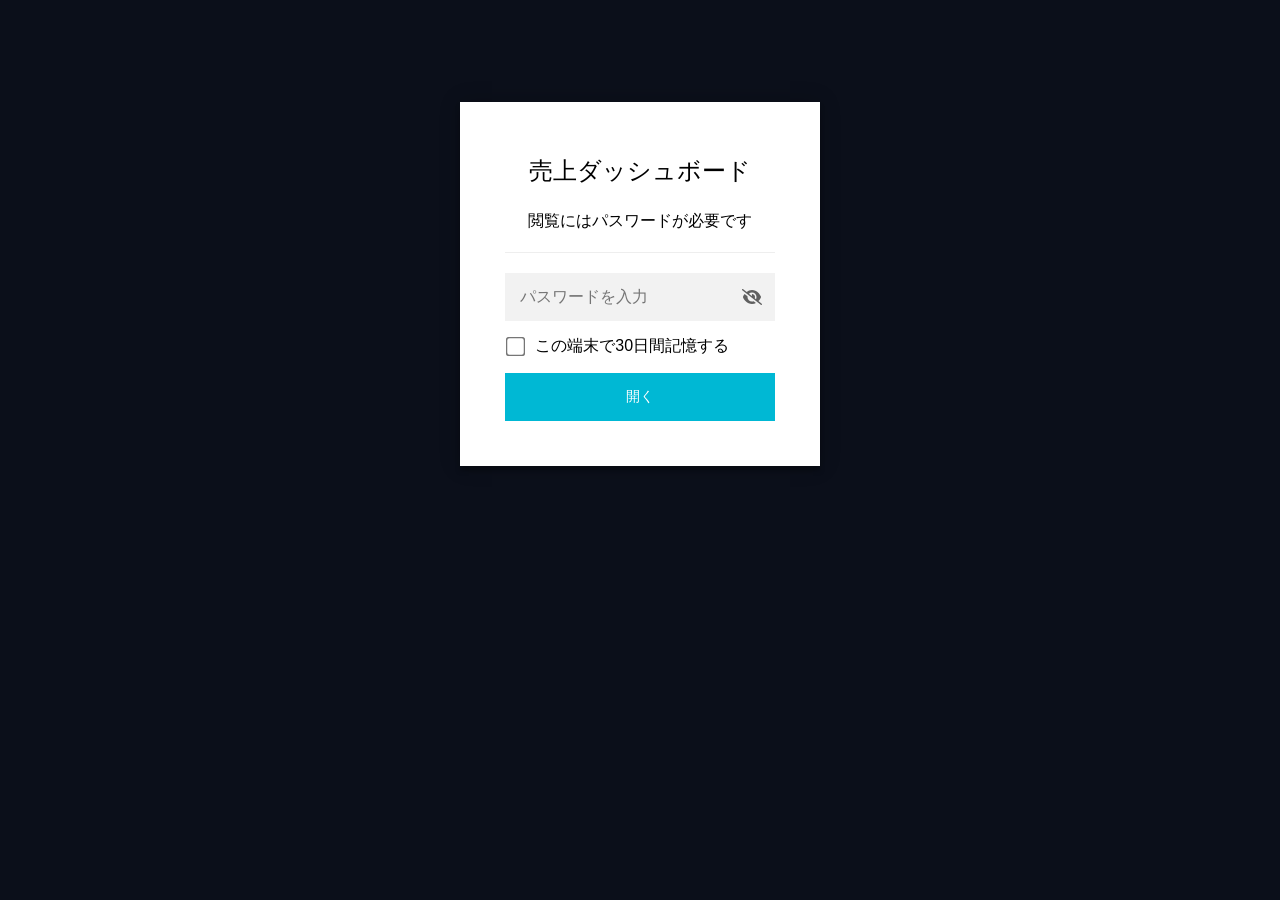
==== index.html @ 24c3d742 "update" ====
<!DOCTYPE html>
<html class="staticrypt-html">
    <head><meta name="robots" content="noindex,nofollow">
        <meta charset="utf-8" />
        <title>売上ダッシュボード</title>
        <meta name="viewport" content="width=device-width, initial-scale=1" />

        <!-- do not cache this page -->
        <meta http-equiv="cache-control" content="max-age=0" />
        <meta http-equiv="cache-control" content="no-cache" />
        <meta http-equiv="expires" content="0" />
        <meta http-equiv="expires" content="Tue, 01 Jan 1980 1:00:00 GMT" />
        <meta http-equiv="pragma" content="no-cache" />

        <style>
            .staticrypt-hr {
                margin-top: 20px;
                margin-bottom: 20px;
                border: 0;
                border-top: 1px solid #eee;
            }

            .staticrypt-page {
                width: 360px;
                padding: 8% 0 0;
                margin: auto;
                box-sizing: border-box;
            }

            .staticrypt-form {
                position: relative;
                z-index: 1;
                background: #ffffff;
                max-width: 360px;
                margin: 0 auto 100px;
                padding: 45px;
                text-align: center;
                box-shadow: 0 0 20px 0 rgba(0, 0, 0, 0.2), 0 5px 5px 0 rgba(0, 0, 0, 0.24);
            }

            .staticrypt-form input[type="password"],
            input[type="text"] {
                background: inherit;
                border: 0;
                box-sizing: border-box; /* This ensures padding is included in the total width */
                font-size: 14px;
                outline: 0;
                padding: 15px 30px 15px 15px; /* Adjust the padding to ensure there is space for the icon */
                width: 100%;
            }

            .staticrypt-password-container {
                position: relative;
                outline: 0;
                background: #f2f2f2;
                width: 100%;
                border: 0;
                margin: 0 0 15px;
                box-sizing: border-box;
            }

            .staticrypt-toggle-password-visibility {
                cursor: pointer;
                height: 20px;
                opacity: 60%;
                padding: 13px;
                position: absolute;
                right: 0;
                top: 50%;
                transform: translateY(-50%);
                width: 20px;
            }

            .staticrypt-form .staticrypt-decrypt-button {
                text-transform: uppercase;
                outline: 0;
                background: #00b8d4;
                width: 100%;
                border: 0;
                padding: 15px;
                color: #ffffff;
                font-size: 14px;
                cursor: pointer;
            }

            .staticrypt-form .staticrypt-decrypt-button:hover,
            .staticrypt-form .staticrypt-decrypt-button:active,
            .staticrypt-form .staticrypt-decrypt-button:focus {
                background: #00b8d4;
                filter: brightness(92%);
            }

            .staticrypt-html {
                height: 100%;
            }

            .staticrypt-body {
                height: 100%;
                margin: 0;
            }

            .staticrypt-content {
                height: 100%;
                margin-bottom: 1em;
                background: #0b0f1a;
                font-family: "Arial", sans-serif;
                -webkit-font-smoothing: antialiased;
                -moz-osx-font-smoothing: grayscale;
            }

            .staticrypt-instructions {
                margin-top: -1em;
                margin-bottom: 1em;
            }

            .staticrypt-title {
                font-size: 1.5em;
            }

            label.staticrypt-remember {
                display: flex;
                align-items: center;
                margin-bottom: 1em;
            }

            .staticrypt-remember input[type="checkbox"] {
                transform: scale(1.5);
                margin-right: 1em;
            }

            .hidden {
                display: none !important;
            }

            .staticrypt-spinner-container {
                height: 100%;
                display: flex;
                align-items: center;
                justify-content: center;
            }

            .staticrypt-spinner {
                display: inline-block;
                width: 2rem;
                height: 2rem;
                vertical-align: text-bottom;
                border: 0.25em solid gray;
                border-right-color: transparent;
                border-radius: 50%;
                -webkit-animation: spinner-border 0.75s linear infinite;
                animation: spinner-border 0.75s linear infinite;
                animation-duration: 0.75s;
                animation-timing-function: linear;
                animation-delay: 0s;
                animation-iteration-count: infinite;
                animation-direction: normal;
                animation-fill-mode: none;
                animation-play-state: running;
                animation-name: spinner-border;
            }

            @keyframes spinner-border {
                100% {
                    transform: rotate(360deg);
                }
            }

            @media screen and (-webkit-min-device-pixel-ratio: 0) {
                .staticrypt-form input[type="password"],
                input[type="text"] {
                    font-size: 16px;
                }
            }
        </style>
    </head>

    <body class="staticrypt-body">
        <div id="staticrypt_loading" class="staticrypt-spinner-container">
            <div class="staticrypt-spinner"></div>
        </div>

        <div id="staticrypt_content" class="staticrypt-content hidden">
            <div class="staticrypt-page">
                <div class="staticrypt-form">
                    <div class="staticrypt-instructions">
                        <p class="staticrypt-title">売上ダッシュボード</p>
                        <p>閲覧にはパスワードが必要です</p>
                    </div>

                    <hr class="staticrypt-hr" />

                    <form id="staticrypt-form" action="#" method="post">
                        <div class="staticrypt-password-container">
                            <input
                                id="staticrypt-password"
                                type="password"
                                name="password"
                                placeholder="パスワードを入力"
                                autofocus
                            />

                            <img
                                class="staticrypt-toggle-password-visibility"
                                alt="表示"
                                title="表示"
                                src="[data-uri]"
                            />
                        </div>

                        <label id="staticrypt-remember-label" class="staticrypt-remember hidden">
                            <input id="staticrypt-remember" type="checkbox" name="remember" />
                            この端末で30日間記憶する
                        </label>

                        <input type="submit" class="staticrypt-decrypt-button" value="開く" />
                    </form>
                </div>
            </div>
        </div>

        <script>
            // these variables will be filled when generating the file - the template format is 'variable_name'
            const staticryptInitiator = ((function(){
  const exports = {};
  const cryptoEngine = ((function(){
  const exports = {};
  const { subtle } = crypto;

const IV_BITS = 16 * 8;
const HEX_BITS = 4;
const ENCRYPTION_ALGO = "AES-CBC";

/**
 * Translates between utf8 encoded hexadecimal strings
 * and Uint8Array bytes.
 */
const HexEncoder = {
    /**
     * hex string -> bytes
     * @param {string} hexString
     * @returns {Uint8Array}
     */
    parse: function (hexString) {
        if (hexString.length % 2 !== 0) throw "Invalid hexString";
        const arrayBuffer = new Uint8Array(hexString.length / 2);

        for (let i = 0; i < hexString.length; i += 2) {
            const byteValue = parseInt(hexString.substring(i, i + 2), 16);
            if (isNaN(byteValue)) {
                throw "Invalid hexString";
            }
            arrayBuffer[i / 2] = byteValue;
        }
        return arrayBuffer;
    },

    /**
     * bytes -> hex string
     * @param {Uint8Array} bytes
     * @returns {string}
     */
    stringify: function (bytes) {
        const hexBytes = [];

        for (let i = 0; i < bytes.length; ++i) {
            let byteString = bytes[i].toString(16);
            if (byteString.length < 2) {
                byteString = "0" + byteString;
            }
            hexBytes.push(byteString);
        }
        return hexBytes.join("");
    },
};

/**
 * Translates between utf8 strings and Uint8Array bytes.
 */
const UTF8Encoder = {
    parse: function (str) {
        return new TextEncoder().encode(str);
    },

    stringify: function (bytes) {
        return new TextDecoder().decode(bytes);
    },
};

/**
 * Salt and encrypt a msg with a password.
 */
async function encrypt(msg, hashedPassword) {
    // Must be 16 bytes, unpredictable, and preferably cryptographically random. However, it need not be secret.
    // https://developer.mozilla.org/en-US/docs/Web/API/SubtleCrypto/encrypt#parameters
    const iv = crypto.getRandomValues(new Uint8Array(IV_BITS / 8));

    const key = await subtle.importKey("raw", HexEncoder.parse(hashedPassword), ENCRYPTION_ALGO, false, ["encrypt"]);

    const encrypted = await subtle.encrypt(
        {
            name: ENCRYPTION_ALGO,
            iv: iv,
        },
        key,
        UTF8Encoder.parse(msg)
    );

    // iv will be 32 hex characters, we prepend it to the ciphertext for use in decryption
    return HexEncoder.stringify(iv) + HexEncoder.stringify(new Uint8Array(encrypted));
}
exports.encrypt = encrypt;

/**
 * Decrypt a salted msg using a password.
 *
 * @param {string} encryptedMsg
 * @param {string} hashedPassword
 * @returns {Promise<string>}
 */
async function decrypt(encryptedMsg, hashedPassword) {
    const ivLength = IV_BITS / HEX_BITS;
    const iv = HexEncoder.parse(encryptedMsg.substring(0, ivLength));
    const encrypted = encryptedMsg.substring(ivLength);

    const key = await subtle.importKey("raw", HexEncoder.parse(hashedPassword), ENCRYPTION_ALGO, false, ["decrypt"]);

    const outBuffer = await subtle.decrypt(
        {
            name: ENCRYPTION_ALGO,
            iv: iv,
        },
        key,
        HexEncoder.parse(encrypted)
    );

    return UTF8Encoder.stringify(new Uint8Array(outBuffer));
}
exports.decrypt = decrypt;

/**
 * Salt and hash the password so it can be stored in localStorage without opening a password reuse vulnerability.
 *
 * @param {string} password
 * @param {string} salt
 * @returns {Promise<string>}
 */
async function hashPassword(password, salt) {
    // we hash the password in multiple steps, each adding more iterations. This is because we used to allow less
    // iterations, so for backward compatibility reasons, we need to support going from that to more iterations.
    let hashedPassword = await hashLegacyRound(password, salt);

    hashedPassword = await hashSecondRound(hashedPassword, salt);

    return hashThirdRound(hashedPassword, salt);
}
exports.hashPassword = hashPassword;

/**
 * This hashes the password with 1k iterations. This is a low number, we need this function to support backwards
 * compatibility.
 *
 * @param {string} password
 * @param {string} salt
 * @returns {Promise<string>}
 */
function hashLegacyRound(password, salt) {
    return pbkdf2(password, salt, 1000, "SHA-1");
}
exports.hashLegacyRound = hashLegacyRound;

/**
 * Add a second round of iterations. This is because we used to use 1k, so for backwards compatibility with
 * remember-me/autodecrypt links, we need to support going from that to more iterations.
 *
 * @param hashedPassword
 * @param salt
 * @returns {Promise<string>}
 */
function hashSecondRound(hashedPassword, salt) {
    return pbkdf2(hashedPassword, salt, 14000, "SHA-256");
}
exports.hashSecondRound = hashSecondRound;

/**
 * Add a third round of iterations to bring total number to 600k. This is because we used to use 1k, then 15k, so for
 * backwards compatibility with remember-me/autodecrypt links, we need to support going from that to more iterations.
 *
 * @param hashedPassword
 * @param salt
 * @returns {Promise<string>}
 */
function hashThirdRound(hashedPassword, salt) {
    return pbkdf2(hashedPassword, salt, 585000, "SHA-256");
}
exports.hashThirdRound = hashThirdRound;

/**
 * Salt and hash the password so it can be stored in localStorage without opening a password reuse vulnerability.
 *
 * @param {string} password
 * @param {string} salt
 * @param {int} iterations
 * @param {string} hashAlgorithm
 * @returns {Promise<string>}
 */
async function pbkdf2(password, salt, iterations, hashAlgorithm) {
    const key = await subtle.importKey("raw", UTF8Encoder.parse(password), "PBKDF2", false, ["deriveBits"]);

    const keyBytes = await subtle.deriveBits(
        {
            name: "PBKDF2",
            hash: hashAlgorithm,
            iterations,
            salt: UTF8Encoder.parse(salt),
        },
        key,
        256
    );

    return HexEncoder.stringify(new Uint8Array(keyBytes));
}

function generateRandomSalt() {
    const bytes = crypto.getRandomValues(new Uint8Array(128 / 8));

    return HexEncoder.stringify(new Uint8Array(bytes));
}
exports.generateRandomSalt = generateRandomSalt;

async function signMessage(hashedPassword, message) {
    const key = await subtle.importKey(
        "raw",
        HexEncoder.parse(hashedPassword),
        {
            name: "HMAC",
            hash: "SHA-256",
        },
        false,
        ["sign"]
    );
    const signature = await subtle.sign("HMAC", key, UTF8Encoder.parse(message));

    return HexEncoder.stringify(new Uint8Array(signature));
}
exports.signMessage = signMessage;

function getRandomAlphanum() {
    const possibleCharacters = "abcdefghijklmnopqrstuvwxyzABCDEFGHIJKLMNOPQRSTUVWXYZ0123456789";

    let byteArray;
    let parsedInt;

    // Keep generating new random bytes until we get a value that falls
    // within a range that can be evenly divided by possibleCharacters.length
    do {
        byteArray = crypto.getRandomValues(new Uint8Array(1));
        // extract the lowest byte to get an int from 0 to 255 (probably unnecessary, since we're only generating 1 byte)
        parsedInt = byteArray[0] & 0xff;
    } while (parsedInt >= 256 - (256 % possibleCharacters.length));

    // Take the modulo of the parsed integer to get a random number between 0 and totalLength - 1
    const randomIndex = parsedInt % possibleCharacters.length;

    return possibleCharacters[randomIndex];
}

/**
 * Generate a random string of a given length.
 *
 * @param {int} length
 * @returns {string}
 */
function generateRandomString(length) {
    let randomString = "";

    for (let i = 0; i < length; i++) {
        randomString += getRandomAlphanum();
    }

    return randomString;
}
exports.generateRandomString = generateRandomString;

  return exports;
})());
const codec = ((function(){
  const exports = {};
  /**
 * Initialize the codec with the provided cryptoEngine - this return functions to encode and decode messages.
 *
 * @param cryptoEngine - the engine to use for encryption / decryption
 */
function init(cryptoEngine) {
    const exports = {};

    /**
     * Top-level function for encoding a message.
     * Includes password hashing, encryption, and signing.
     *
     * @param {string} msg
     * @param {string} password
     * @param {string} salt
     *
     * @returns {string} The encoded text
     */
    async function encode(msg, password, salt) {
        const hashedPassword = await cryptoEngine.hashPassword(password, salt);

        const encrypted = await cryptoEngine.encrypt(msg, hashedPassword);

        // we use the hashed password in the HMAC because this is effectively what will be used a password (so we can store
        // it in localStorage safely, we don't use the clear text password)
        const hmac = await cryptoEngine.signMessage(hashedPassword, encrypted);

        return hmac + encrypted;
    }
    exports.encode = encode;

    /**
     * Encode using a password that has already been hashed. This is useful to encode multiple messages in a row, that way
     * we don't need to hash the password multiple times.
     *
     * @param {string} msg
     * @param {string} hashedPassword
     *
     * @returns {string} The encoded text
     */
    async function encodeWithHashedPassword(msg, hashedPassword) {
        const encrypted = await cryptoEngine.encrypt(msg, hashedPassword);

        // we use the hashed password in the HMAC because this is effectively what will be used a password (so we can store
        // it in localStorage safely, we don't use the clear text password)
        const hmac = await cryptoEngine.signMessage(hashedPassword, encrypted);

        return hmac + encrypted;
    }
    exports.encodeWithHashedPassword = encodeWithHashedPassword;

    /**
     * Top-level function for decoding a message.
     * Includes signature check and decryption.
     *
     * @param {string} signedMsg
     * @param {string} hashedPassword
     * @param {string} salt
     * @param {int} backwardCompatibleAttempt
     * @param {string} originalPassword
     *
     * @returns {Object} {success: true, decoded: string} | {success: false, message: string}
     */
    async function decode(signedMsg, hashedPassword, salt, backwardCompatibleAttempt = 0, originalPassword = "") {
        const encryptedHMAC = signedMsg.substring(0, 64);
        const encryptedMsg = signedMsg.substring(64);
        const decryptedHMAC = await cryptoEngine.signMessage(hashedPassword, encryptedMsg);

        if (decryptedHMAC !== encryptedHMAC) {
            // we have been raising the number of iterations in the hashing algorithm multiple times, so to support the old
            // remember-me/autodecrypt links we need to try bringing the old hashes up to speed.
            originalPassword = originalPassword || hashedPassword;
            if (backwardCompatibleAttempt === 0) {
                const updatedHashedPassword = await cryptoEngine.hashThirdRound(originalPassword, salt);

                return decode(signedMsg, updatedHashedPassword, salt, backwardCompatibleAttempt + 1, originalPassword);
            }
            if (backwardCompatibleAttempt === 1) {
                let updatedHashedPassword = await cryptoEngine.hashSecondRound(originalPassword, salt);
                updatedHashedPassword = await cryptoEngine.hashThirdRound(updatedHashedPassword, salt);

                return decode(signedMsg, updatedHashedPassword, salt, backwardCompatibleAttempt + 1, originalPassword);
            }

            return { success: false, message: "Signature mismatch" };
        }

        return {
            success: true,
            decoded: await cryptoEngine.decrypt(encryptedMsg, hashedPassword),
        };
    }
    exports.decode = decode;

    return exports;
}
exports.init = init;

  return exports;
})());
const decode = codec.init(cryptoEngine).decode;

/**
 * Initialize the staticrypt module, that exposes functions callbable by the password_template.
 *
 * @param {{
 *  staticryptEncryptedMsgUniqueVariableName: string,
 *  isRememberEnabled: boolean,
 *  rememberDurationInDays: number,
 *  staticryptSaltUniqueVariableName: string,
 * }} staticryptConfig - object of data that is stored on the password_template at encryption time.
 *
 * @param {{
 *  rememberExpirationKey: string,
 *  rememberPassphraseKey: string,
 *  replaceHtmlCallback: function,
 *  clearLocalStorageCallback: function,
 * }} templateConfig - object of data that can be configured by a custom password_template.
 */
function init(staticryptConfig, templateConfig) {
    const exports = {};

    /**
     * Decrypt our encrypted page, replace the whole HTML.
     *
     * @param {string} hashedPassword
     * @returns {Promise<boolean>}
     */
    async function decryptAndReplaceHtml(hashedPassword) {
        const { staticryptEncryptedMsgUniqueVariableName, staticryptSaltUniqueVariableName } = staticryptConfig;
        const { replaceHtmlCallback } = templateConfig;

        const result = await decode(
            staticryptEncryptedMsgUniqueVariableName,
            hashedPassword,
            staticryptSaltUniqueVariableName
        );
        if (!result.success) {
            return false;
        }
        const plainHTML = result.decoded;

        // if the user configured a callback call it, otherwise just replace the whole HTML
        if (typeof replaceHtmlCallback === "function") {
            replaceHtmlCallback(plainHTML);
        } else {
            document.write(plainHTML);
            document.close();
        }

        return true;
    }

    /**
     * Attempt to decrypt the page and replace the whole HTML.
     *
     * @param {string} password
     * @param {boolean} isRememberChecked
     *
     * @returns {Promise<{isSuccessful: boolean, hashedPassword?: string}>} - we return an object, so that if we want to
     *   expose more information in the future we can do it without breaking the password_template
     */
    async function handleDecryptionOfPage(password, isRememberChecked) {
        const { staticryptSaltUniqueVariableName } = staticryptConfig;

        // decrypt and replace the whole page
        const hashedPassword = await cryptoEngine.hashPassword(password, staticryptSaltUniqueVariableName);
        return handleDecryptionOfPageFromHash(hashedPassword, isRememberChecked);
    }
    exports.handleDecryptionOfPage = handleDecryptionOfPage;

    async function handleDecryptionOfPageFromHash(hashedPassword, isRememberChecked) {
        const { isRememberEnabled, rememberDurationInDays } = staticryptConfig;
        const { rememberExpirationKey, rememberPassphraseKey } = templateConfig;

        const isDecryptionSuccessful = await decryptAndReplaceHtml(hashedPassword);

        if (!isDecryptionSuccessful) {
            return {
                isSuccessful: false,
                hashedPassword,
            };
        }

        // remember the hashedPassword and set its expiration if necessary
        if (isRememberEnabled && isRememberChecked) {
            window.localStorage.setItem(rememberPassphraseKey, hashedPassword);

            // set the expiration if the duration isn't 0 (meaning no expiration)
            if (rememberDurationInDays > 0) {
                window.localStorage.setItem(
                    rememberExpirationKey,
                    (new Date().getTime() + rememberDurationInDays * 24 * 60 * 60 * 1000).toString()
                );
            }
        }

        return {
            isSuccessful: true,
            hashedPassword,
        };
    }
    exports.handleDecryptionOfPageFromHash = handleDecryptionOfPageFromHash;

    /**
     * Clear localstorage from staticrypt related values
     */
    function clearLocalStorage() {
        const { clearLocalStorageCallback, rememberExpirationKey, rememberPassphraseKey } = templateConfig;

        if (typeof clearLocalStorageCallback === "function") {
            clearLocalStorageCallback();
        } else {
            localStorage.removeItem(rememberPassphraseKey);
            localStorage.removeItem(rememberExpirationKey);
        }
    }

    async function handleDecryptOnLoad() {
        let isSuccessful = await decryptOnLoadFromUrl();

        if (!isSuccessful) {
            isSuccessful = await decryptOnLoadFromRememberMe();
        }

        return { isSuccessful };
    }
    exports.handleDecryptOnLoad = handleDecryptOnLoad;

    /**
     * Clear storage if we are logging out
     *
     * @returns {boolean} - whether we logged out
     */
    function logoutIfNeeded() {
        const logoutKey = "staticrypt_logout";

        // handle logout through query param
        const queryParams = new URLSearchParams(window.location.search);
        if (queryParams.has(logoutKey)) {
            clearLocalStorage();
            return true;
        }

        // handle logout through URL fragment
        const hash = window.location.hash.substring(1);
        if (hash.includes(logoutKey)) {
            clearLocalStorage();
            return true;
        }

        return false;
    }

    /**
     * To be called on load: check if we want to try to decrypt and replace the HTML with the decrypted content, and
     * try to do it if needed.
     *
     * @returns {Promise<boolean>} true if we derypted and replaced the whole page, false otherwise
     */
    async function decryptOnLoadFromRememberMe() {
        const { rememberDurationInDays } = staticryptConfig;
        const { rememberExpirationKey, rememberPassphraseKey } = templateConfig;

        // if we are login out, terminate
        if (logoutIfNeeded()) {
            return false;
        }

        // if there is expiration configured, check if we're not beyond the expiration
        if (rememberDurationInDays && rememberDurationInDays > 0) {
            const expiration = localStorage.getItem(rememberExpirationKey),
                isExpired = expiration && new Date().getTime() > parseInt(expiration);

            if (isExpired) {
                clearLocalStorage();
                return false;
            }
        }

        const hashedPassword = localStorage.getItem(rememberPassphraseKey);

        if (hashedPassword) {
            // try to decrypt
            const isDecryptionSuccessful = await decryptAndReplaceHtml(hashedPassword);

            // if the decryption is unsuccessful the password might be wrong - silently clear the saved data and let
            // the user fill the password form again
            if (!isDecryptionSuccessful) {
                clearLocalStorage();
                return false;
            }

            return true;
        }

        return false;
    }

    async function decryptOnLoadFromUrl() {
        const passwordKey = "staticrypt_pwd";
        const rememberMeKey = "remember_me";

        // try to get the password from the query param (for backward compatibility - we now want to avoid this method,
        // since it sends the hashed password to the server which isn't needed)
        const queryParams = new URLSearchParams(window.location.search);
        const hashedPasswordQuery = queryParams.get(passwordKey);
        const rememberMeQuery = queryParams.get(rememberMeKey);

        const urlFragment = window.location.hash.substring(1);
        // get the password from the url fragment
        const hashedPasswordRegexMatch = urlFragment.match(new RegExp(passwordKey + "=([^&]*)"));
        const hashedPasswordFragment = hashedPasswordRegexMatch ? hashedPasswordRegexMatch[1] : null;
        const rememberMeFragment = urlFragment.includes(rememberMeKey);

        const hashedPassword = hashedPasswordFragment || hashedPasswordQuery;
        const rememberMe = rememberMeFragment || rememberMeQuery;

        if (hashedPassword) {
            return handleDecryptionOfPageFromHash(hashedPassword, rememberMe);
        }

        return false;
    }

    return exports;
}
exports.init = init;

  return exports;
})());
            const templateError = "パスワードが違います",
                templateToggleAltShow = "表示",
                templateToggleAltHide = "隠す",
                isRememberEnabled = true,
                staticryptConfig = {"staticryptEncryptedMsgUniqueVariableName":"[base64]","isRememberEnabled":true,"rememberDurationInDays":30,"staticryptSaltUniqueVariableName":"17af691f946d59a8efcfeae20cf9d74e"};

            // you can edit these values to customize some of the behavior of StatiCrypt
            const templateConfig = {
                rememberExpirationKey: "staticrypt_expiration",
                rememberPassphraseKey: "staticrypt_passphrase",
                replaceHtmlCallback: null,
                clearLocalStorageCallback: null,
            };

            // init the staticrypt engine
            const staticrypt = staticryptInitiator.init(staticryptConfig, templateConfig);

            // try to automatically decrypt on load if there is a saved password
            window.onload = async function () {
                const { isSuccessful } = await staticrypt.handleDecryptOnLoad();

                // if we didn't decrypt anything on load, show the password prompt. Otherwise the content has already been
                // replaced, no need to do anything
                if (!isSuccessful) {
                    // hide loading screen
                    document.getElementById("staticrypt_loading").classList.add("hidden");
                    document.getElementById("staticrypt_content").classList.remove("hidden");
                    document.getElementById("staticrypt-password").focus();

                    // show the remember me checkbox
                    if (isRememberEnabled) {
                        document.getElementById("staticrypt-remember-label").classList.remove("hidden");
                    }
                }
            };

            // toggle password visibility
            const toggleIcon = document.querySelector(".staticrypt-toggle-password-visibility");
            // these two icons are coming from FontAwesome
            const imgSrcEyeClosed =
                "[data-uri]";
            const imgSrcEyeOpened =
                "[data-uri]";
            toggleIcon.addEventListener("click", function () {
                const passwordInput = document.getElementById("staticrypt-password");
                if (passwordInput.type === "password") {
                    passwordInput.type = "text";
                    toggleIcon.src = imgSrcEyeOpened;
                    toggleIcon.alt = templateToggleAltHide;
                    toggleIcon.title = templateToggleAltHide;
                } else {
                    passwordInput.type = "password";
                    toggleIcon.src = imgSrcEyeClosed;
                    toggleIcon.alt = templateToggleAltShow;
                    toggleIcon.title = templateToggleAltShow;
                }
            });

            // handle password form submission
            document.getElementById("staticrypt-form").addEventListener("submit", async function (e) {
                e.preventDefault();

                const password = document.getElementById("staticrypt-password").value,
                    isRememberChecked = document.getElementById("staticrypt-remember").checked;

                const { isSuccessful } = await staticrypt.handleDecryptionOfPage(password, isRememberChecked);

                if (!isSuccessful) {
                    alert(templateError);
                }
            });
        </script>
    </body>
</html>
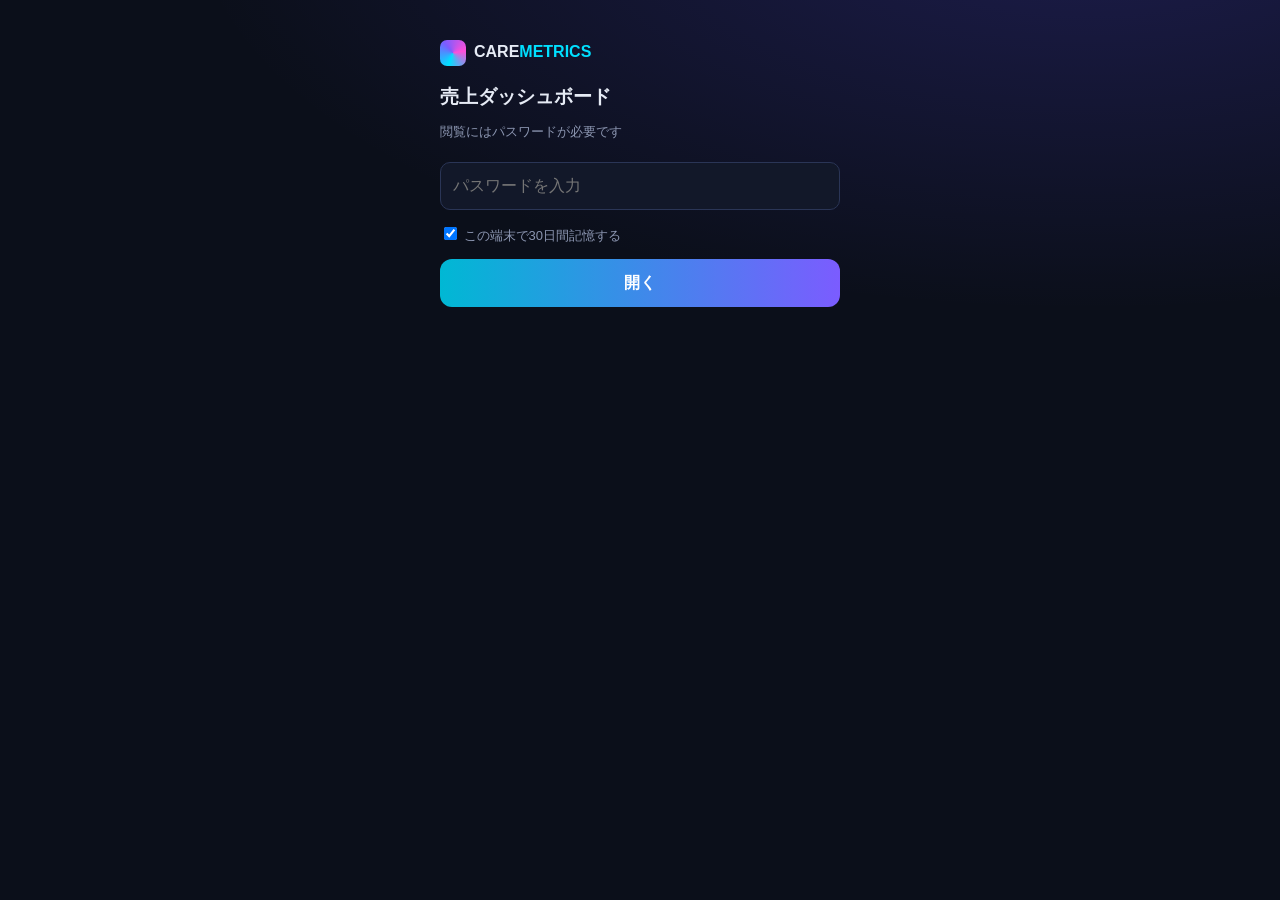
==== commit 4f41df6b: "rebuild: monthly encrypted data + upload page (R6-R8 migrated)" ====
--- a/index.html
+++ b/index.html
@@ -1,892 +1,30 @@
-<!DOCTYPE html>
-<html class="staticrypt-html">
-    <head><meta name="robots" content="noindex,nofollow">
-        <meta charset="utf-8" />
-        <title>売上ダッシュボード</title>
-        <meta name="viewport" content="width=device-width, initial-scale=1" />
-
-        <!-- do not cache this page -->
-        <meta http-equiv="cache-control" content="max-age=0" />
-        <meta http-equiv="cache-control" content="no-cache" />
-        <meta http-equiv="expires" content="0" />
-        <meta http-equiv="expires" content="Tue, 01 Jan 1980 1:00:00 GMT" />
-        <meta http-equiv="pragma" content="no-cache" />
-
-        <style>
-            .staticrypt-hr {
-                margin-top: 20px;
-                margin-bottom: 20px;
-                border: 0;
-                border-top: 1px solid #eee;
-            }
-
-            .staticrypt-page {
-                width: 360px;
-                padding: 8% 0 0;
-                margin: auto;
-                box-sizing: border-box;
-            }
-
-            .staticrypt-form {
-                position: relative;
-                z-index: 1;
-                background: #ffffff;
-                max-width: 360px;
-                margin: 0 auto 100px;
-                padding: 45px;
-                text-align: center;
-                box-shadow: 0 0 20px 0 rgba(0, 0, 0, 0.2), 0 5px 5px 0 rgba(0, 0, 0, 0.24);
-            }
-
-            .staticrypt-form input[type="password"],
-            input[type="text"] {
-                background: inherit;
-                border: 0;
-                box-sizing: border-box; /* This ensures padding is included in the total width */
-                font-size: 14px;
-                outline: 0;
-                padding: 15px 30px 15px 15px; /* Adjust the padding to ensure there is space for the icon */
-                width: 100%;
-            }
-
-            .staticrypt-password-container {
-                position: relative;
-                outline: 0;
-                background: #f2f2f2;
-                width: 100%;
-                border: 0;
-                margin: 0 0 15px;
-                box-sizing: border-box;
-            }
-
-            .staticrypt-toggle-password-visibility {
-                cursor: pointer;
-                height: 20px;
-                opacity: 60%;
-                padding: 13px;
-                position: absolute;
-                right: 0;
-                top: 50%;
-                transform: translateY(-50%);
-                width: 20px;
-            }
-
-            .staticrypt-form .staticrypt-decrypt-button {
-                text-transform: uppercase;
-                outline: 0;
-                background: #00b8d4;
-                width: 100%;
-                border: 0;
-                padding: 15px;
-                color: #ffffff;
-                font-size: 14px;
-                cursor: pointer;
-            }
-
-            .staticrypt-form .staticrypt-decrypt-button:hover,
-            .staticrypt-form .staticrypt-decrypt-button:active,
-            .staticrypt-form .staticrypt-decrypt-button:focus {
-                background: #00b8d4;
-                filter: brightness(92%);
-            }
-
-            .staticrypt-html {
-                height: 100%;
-            }
-
-            .staticrypt-body {
-                height: 100%;
-                margin: 0;
-            }
-
-            .staticrypt-content {
-                height: 100%;
-                margin-bottom: 1em;
-                background: #0b0f1a;
-                font-family: "Arial", sans-serif;
-                -webkit-font-smoothing: antialiased;
-                -moz-osx-font-smoothing: grayscale;
-            }
-
-            .staticrypt-instructions {
-                margin-top: -1em;
-                margin-bottom: 1em;
-            }
-
-            .staticrypt-title {
-                font-size: 1.5em;
-            }
-
-            label.staticrypt-remember {
-                display: flex;
-                align-items: center;
-                margin-bottom: 1em;
-            }
-
-            .staticrypt-remember input[type="checkbox"] {
-                transform: scale(1.5);
-                margin-right: 1em;
-            }
-
-            .hidden {
-                display: none !important;
-            }
-
-            .staticrypt-spinner-container {
-                height: 100%;
-                display: flex;
-                align-items: center;
-                justify-content: center;
-            }
-
-            .staticrypt-spinner {
-                display: inline-block;
-                width: 2rem;
-                height: 2rem;
-                vertical-align: text-bottom;
-                border: 0.25em solid gray;
-                border-right-color: transparent;
-                border-radius: 50%;
-                -webkit-animation: spinner-border 0.75s linear infinite;
-                animation: spinner-border 0.75s linear infinite;
-                animation-duration: 0.75s;
-                animation-timing-function: linear;
-                animation-delay: 0s;
-                animation-iteration-count: infinite;
-                animation-direction: normal;
-                animation-fill-mode: none;
-                animation-play-state: running;
-                animation-name: spinner-border;
-            }
-
-            @keyframes spinner-border {
-                100% {
-                    transform: rotate(360deg);
-                }
-            }
-
-            @media screen and (-webkit-min-device-pixel-ratio: 0) {
-                .staticrypt-form input[type="password"],
-                input[type="text"] {
-                    font-size: 16px;
-                }
-            }
-        </style>
-    </head>
-
-    <body class="staticrypt-body">
-        <div id="staticrypt_loading" class="staticrypt-spinner-container">
-            <div class="staticrypt-spinner"></div>
-        </div>
-
-        <div id="staticrypt_content" class="staticrypt-content hidden">
-            <div class="staticrypt-page">
-                <div class="staticrypt-form">
-                    <div class="staticrypt-instructions">
-                        <p class="staticrypt-title">売上ダッシュボード</p>
-                        <p>閲覧にはパスワードが必要です</p>
-                    </div>
-
-                    <hr class="staticrypt-hr" />
-
-                    <form id="staticrypt-form" action="#" method="post">
-                        <div class="staticrypt-password-container">
-                            <input
-                                id="staticrypt-password"
-                                type="password"
-                                name="password"
-                                placeholder="パスワードを入力"
-                                autofocus
-                            />
-
-                            <img
-                                class="staticrypt-toggle-password-visibility"
-                                alt="表示"
-                                title="表示"
-                                src="[data-uri]"
-                            />
-                        </div>
-
-                        <label id="staticrypt-remember-label" class="staticrypt-remember hidden">
-                            <input id="staticrypt-remember" type="checkbox" name="remember" />
-                            この端末で30日間記憶する
-                        </label>
-
-                        <input type="submit" class="staticrypt-decrypt-button" value="開く" />
-                    </form>
-                </div>
-            </div>
-        </div>
-
-        <script>
-            // these variables will be filled when generating the file - the template format is 'variable_name'
-            const staticryptInitiator = ((function(){
-  const exports = {};
-  const cryptoEngine = ((function(){
-  const exports = {};
-  const { subtle } = crypto;
-
-const IV_BITS = 16 * 8;
-const HEX_BITS = 4;
-const ENCRYPTION_ALGO = "AES-CBC";
-
-/**
- * Translates between utf8 encoded hexadecimal strings
- * and Uint8Array bytes.
- */
-const HexEncoder = {
-    /**
-     * hex string -> bytes
-     * @param {string} hexString
-     * @returns {Uint8Array}
-     */
-    parse: function (hexString) {
-        if (hexString.length % 2 !== 0) throw "Invalid hexString";
-        const arrayBuffer = new Uint8Array(hexString.length / 2);
-
-        for (let i = 0; i < hexString.length; i += 2) {
-            const byteValue = parseInt(hexString.substring(i, i + 2), 16);
-            if (isNaN(byteValue)) {
-                throw "Invalid hexString";
-            }
-            arrayBuffer[i / 2] = byteValue;
-        }
-        return arrayBuffer;
-    },
-
-    /**
-     * bytes -> hex string
-     * @param {Uint8Array} bytes
-     * @returns {string}
-     */
-    stringify: function (bytes) {
-        const hexBytes = [];
-
-        for (let i = 0; i < bytes.length; ++i) {
-            let byteString = bytes[i].toString(16);
-            if (byteString.length < 2) {
-                byteString = "0" + byteString;
-            }
-            hexBytes.push(byteString);
-        }
-        return hexBytes.join("");
-    },
-};
-
-/**
- * Translates between utf8 strings and Uint8Array bytes.
- */
-const UTF8Encoder = {
-    parse: function (str) {
-        return new TextEncoder().encode(str);
-    },
-
-    stringify: function (bytes) {
-        return new TextDecoder().decode(bytes);
-    },
-};
-
-/**
- * Salt and encrypt a msg with a password.
- */
-async function encrypt(msg, hashedPassword) {
-    // Must be 16 bytes, unpredictable, and preferably cryptographically random. However, it need not be secret.
-    // https://developer.mozilla.org/en-US/docs/Web/API/SubtleCrypto/encrypt#parameters
-    const iv = crypto.getRandomValues(new Uint8Array(IV_BITS / 8));
-
-    const key = await subtle.importKey("raw", HexEncoder.parse(hashedPassword), ENCRYPTION_ALGO, false, ["encrypt"]);
-
-    const encrypted = await subtle.encrypt(
-        {
-            name: ENCRYPTION_ALGO,
-            iv: iv,
-        },
-        key,
-        UTF8Encoder.parse(msg)
-    );
-
-    // iv will be 32 hex characters, we prepend it to the ciphertext for use in decryption
-    return HexEncoder.stringify(iv) + HexEncoder.stringify(new Uint8Array(encrypted));
+<!DOCTYPE html><html lang="ja"><head><meta charset="utf-8"><meta name="viewport" content="width=device-width,initial-scale=1"><meta name="robots" content="noindex,nofollow"><title>売上ダッシュボード</title>
+<link rel="stylesheet" href="app/style.css"></head><body><div id="root"><div class="lg s">読み込み中…</div></div>
+<script src="app/crypto.js"></script><script src="app/common.js"></script><script src="app/merge.js"></script><script src="app/templates.js"></script>
+<script>
+(async()=>{
+const C=SalesCommon, root=document.getElementById('root'); const cfg=await C.loadConfig();
+async function show(sess){
+  root.innerHTML='<div class="lg s">データを復号しています…</div>';
+  const man=await C.fetchJSON('data/manifest.json'); const ms=Object.keys(man.months).sort();
+  const recs=await Promise.all(ms.map(async m=>SalesCrypto.decryptJSON(sess.key,await C.fetchJSON('data/m/'+m+'.enc.json?v='+encodeURIComponent(man.months[m].updated||'')))));
+  const fys=SalesMerge.fiscalYears(recs); const q=new URLSearchParams(location.search);
+  let fy=+(q.get('fy')||fys[0]); if(!fys.includes(fy)) fy=fys[0];
+  const view=q.get('view')||(innerWidth>=900?'pc':'sp');
+  const D=SalesMerge.buildFY(recs,fy,sess.names.table,true,sess.names.pinned);
+  const tag='R'+(fy-2018);
+  const opts=fys.map(f=>`<option value="${f}"${f===fy?' selected':''}>令和${f-2018}年度${f===fys[0]?'（最新）':''}</option>`).join('');
+  const bar=`<div id="fybar" style="display:flex;gap:6px;align-items:center;flex-wrap:wrap;width:100%">
+   <select id="selFY" style="flex:1;min-width:150px;min-height:44px;background:#121829;color:#e6ebf5;border:1px solid #2a3556;border-radius:10px;padding:6px 10px;font:inherit;font-size:16px">${opts}</select>
+   <a href="?fy=${fy}&view=${view==='pc'?'sp':'pc'}" style="color:#8b95b0;font-size:12px;text-decoration:none;border:1px solid #2a3556;border-radius:8px;padding:10px 8px">${view==='pc'?'スマホ表示':'PC表示'}</a>
+   <a href="upload.html" style="color:#8b95b0;font-size:12px;text-decoration:none;border:1px solid #2a3556;border-radius:8px;padding:10px 8px">アップロード</a>
+   <a href="#" id="lo" style="color:#8b95b0;font-size:12px;text-decoration:none;border:1px solid #2a3556;border-radius:8px;padding:10px 8px">ログアウト</a></div>`;
+  const chart=await (await fetch('app/chart.umd.min.js')).text();
+  let html=TPL[view].split('/*TAG*/').join(tag).replace('/*CHARTJS*/',()=>chart).replace('/*DATA*/',()=>JSON.stringify(D).replace(/</g,'\\u003c')).replace('<!--FYBAR-->',()=>bar);
+  html=html.replace('</body>',()=>`<script>document.getElementById('selFY').onchange=e=>{location.search='?fy='+e.target.value+'&view=${view}'};document.getElementById('lo').onclick=e=>{e.preventDefault();sessionStorage.removeItem('sd_key');localStorage.removeItem('sd_key');location.href=location.pathname};<\/script></body>`);
+  document.open(); document.write(html); document.close();
 }
-exports.encrypt = encrypt;
-
-/**
- * Decrypt a salted msg using a password.
- *
- * @param {string} encryptedMsg
- * @param {string} hashedPassword
- * @returns {Promise<string>}
- */
-async function decrypt(encryptedMsg, hashedPassword) {
-    const ivLength = IV_BITS / HEX_BITS;
-    const iv = HexEncoder.parse(encryptedMsg.substring(0, ivLength));
-    const encrypted = encryptedMsg.substring(ivLength);
-
-    const key = await subtle.importKey("raw", HexEncoder.parse(hashedPassword), ENCRYPTION_ALGO, false, ["decrypt"]);
-
-    const outBuffer = await subtle.decrypt(
-        {
-            name: ENCRYPTION_ALGO,
-            iv: iv,
-        },
-        key,
-        HexEncoder.parse(encrypted)
-    );
-
-    return UTF8Encoder.stringify(new Uint8Array(outBuffer));
-}
-exports.decrypt = decrypt;
-
-/**
- * Salt and hash the password so it can be stored in localStorage without opening a password reuse vulnerability.
- *
- * @param {string} password
- * @param {string} salt
- * @returns {Promise<string>}
- */
-async function hashPassword(password, salt) {
-    // we hash the password in multiple steps, each adding more iterations. This is because we used to allow less
-    // iterations, so for backward compatibility reasons, we need to support going from that to more iterations.
-    let hashedPassword = await hashLegacyRound(password, salt);
-
-    hashedPassword = await hashSecondRound(hashedPassword, salt);
-
-    return hashThirdRound(hashedPassword, salt);
-}
-exports.hashPassword = hashPassword;
-
-/**
- * This hashes the password with 1k iterations. This is a low number, we need this function to support backwards
- * compatibility.
- *
- * @param {string} password
- * @param {string} salt
- * @returns {Promise<string>}
- */
-function hashLegacyRound(password, salt) {
-    return pbkdf2(password, salt, 1000, "SHA-1");
-}
-exports.hashLegacyRound = hashLegacyRound;
-
-/**
- * Add a second round of iterations. This is because we used to use 1k, so for backwards compatibility with
- * remember-me/autodecrypt links, we need to support going from that to more iterations.
- *
- * @param hashedPassword
- * @param salt
- * @returns {Promise<string>}
- */
-function hashSecondRound(hashedPassword, salt) {
-    return pbkdf2(hashedPassword, salt, 14000, "SHA-256");
-}
-exports.hashSecondRound = hashSecondRound;
-
-/**
- * Add a third round of iterations to bring total number to 600k. This is because we used to use 1k, then 15k, so for
- * backwards compatibility with remember-me/autodecrypt links, we need to support going from that to more iterations.
- *
- * @param hashedPassword
- * @param salt
- * @returns {Promise<string>}
- */
-function hashThirdRound(hashedPassword, salt) {
-    return pbkdf2(hashedPassword, salt, 585000, "SHA-256");
-}
-exports.hashThirdRound = hashThirdRound;
-
-/**
- * Salt and hash the password so it can be stored in localStorage without opening a password reuse vulnerability.
- *
- * @param {string} password
- * @param {string} salt
- * @param {int} iterations
- * @param {string} hashAlgorithm
- * @returns {Promise<string>}
- */
-async function pbkdf2(password, salt, iterations, hashAlgorithm) {
-    const key = await subtle.importKey("raw", UTF8Encoder.parse(password), "PBKDF2", false, ["deriveBits"]);
-
-    const keyBytes = await subtle.deriveBits(
-        {
-            name: "PBKDF2",
-            hash: hashAlgorithm,
-            iterations,
-            salt: UTF8Encoder.parse(salt),
-        },
-        key,
-        256
-    );
-
-    return HexEncoder.stringify(new Uint8Array(keyBytes));
-}
-
-function generateRandomSalt() {
-    const bytes = crypto.getRandomValues(new Uint8Array(128 / 8));
-
-    return HexEncoder.stringify(new Uint8Array(bytes));
-}
-exports.generateRandomSalt = generateRandomSalt;
-
-async function signMessage(hashedPassword, message) {
-    const key = await subtle.importKey(
-        "raw",
-        HexEncoder.parse(hashedPassword),
-        {
-            name: "HMAC",
-            hash: "SHA-256",
-        },
-        false,
-        ["sign"]
-    );
-    const signature = await subtle.sign("HMAC", key, UTF8Encoder.parse(message));
-
-    return HexEncoder.stringify(new Uint8Array(signature));
-}
-exports.signMessage = signMessage;
-
-function getRandomAlphanum() {
-    const possibleCharacters = "abcdefghijklmnopqrstuvwxyzABCDEFGHIJKLMNOPQRSTUVWXYZ0123456789";
-
-    let byteArray;
-    let parsedInt;
-
-    // Keep generating new random bytes until we get a value that falls
-    // within a range that can be evenly divided by possibleCharacters.length
-    do {
-        byteArray = crypto.getRandomValues(new Uint8Array(1));
-        // extract the lowest byte to get an int from 0 to 255 (probably unnecessary, since we're only generating 1 byte)
-        parsedInt = byteArray[0] & 0xff;
-    } while (parsedInt >= 256 - (256 % possibleCharacters.length));
-
-    // Take the modulo of the parsed integer to get a random number between 0 and totalLength - 1
-    const randomIndex = parsedInt % possibleCharacters.length;
-
-    return possibleCharacters[randomIndex];
-}
-
-/**
- * Generate a random string of a given length.
- *
- * @param {int} length
- * @returns {string}
- */
-function generateRandomString(length) {
-    let randomString = "";
-
-    for (let i = 0; i < length; i++) {
-        randomString += getRandomAlphanum();
-    }
-
-    return randomString;
-}
-exports.generateRandomString = generateRandomString;
-
-  return exports;
-})());
-const codec = ((function(){
-  const exports = {};
-  /**
- * Initialize the codec with the provided cryptoEngine - this return functions to encode and decode messages.
- *
- * @param cryptoEngine - the engine to use for encryption / decryption
- */
-function init(cryptoEngine) {
-    const exports = {};
-
-    /**
-     * Top-level function for encoding a message.
-     * Includes password hashing, encryption, and signing.
-     *
-     * @param {string} msg
-     * @param {string} password
-     * @param {string} salt
-     *
-     * @returns {string} The encoded text
-     */
-    async function encode(msg, password, salt) {
-        const hashedPassword = await cryptoEngine.hashPassword(password, salt);
-
-        const encrypted = await cryptoEngine.encrypt(msg, hashedPassword);
-
-        // we use the hashed password in the HMAC because this is effectively what will be used a password (so we can store
-        // it in localStorage safely, we don't use the clear text password)
-        const hmac = await cryptoEngine.signMessage(hashedPassword, encrypted);
-
-        return hmac + encrypted;
-    }
-    exports.encode = encode;
-
-    /**
-     * Encode using a password that has already been hashed. This is useful to encode multiple messages in a row, that way
-     * we don't need to hash the password multiple times.
-     *
-     * @param {string} msg
-     * @param {string} hashedPassword
-     *
-     * @returns {string} The encoded text
-     */
-    async function encodeWithHashedPassword(msg, hashedPassword) {
-        const encrypted = await cryptoEngine.encrypt(msg, hashedPassword);
-
-        // we use the hashed password in the HMAC because this is effectively what will be used a password (so we can store
-        // it in localStorage safely, we don't use the clear text password)
-        const hmac = await cryptoEngine.signMessage(hashedPassword, encrypted);
-
-        return hmac + encrypted;
-    }
-    exports.encodeWithHashedPassword = encodeWithHashedPassword;
-
-    /**
-     * Top-level function for decoding a message.
-     * Includes signature check and decryption.
-     *
-     * @param {string} signedMsg
-     * @param {string} hashedPassword
-     * @param {string} salt
-     * @param {int} backwardCompatibleAttempt
-     * @param {string} originalPassword
-     *
-     * @returns {Object} {success: true, decoded: string} | {success: false, message: string}
-     */
-    async function decode(signedMsg, hashedPassword, salt, backwardCompatibleAttempt = 0, originalPassword = "") {
-        const encryptedHMAC = signedMsg.substring(0, 64);
-        const encryptedMsg = signedMsg.substring(64);
-        const decryptedHMAC = await cryptoEngine.signMessage(hashedPassword, encryptedMsg);
-
-        if (decryptedHMAC !== encryptedHMAC) {
-            // we have been raising the number of iterations in the hashing algorithm multiple times, so to support the old
-            // remember-me/autodecrypt links we need to try bringing the old hashes up to speed.
-            originalPassword = originalPassword || hashedPassword;
-            if (backwardCompatibleAttempt === 0) {
-                const updatedHashedPassword = await cryptoEngine.hashThirdRound(originalPassword, salt);
-
-                return decode(signedMsg, updatedHashedPassword, salt, backwardCompatibleAttempt + 1, originalPassword);
-            }
-            if (backwardCompatibleAttempt === 1) {
-                let updatedHashedPassword = await cryptoEngine.hashSecondRound(originalPassword, salt);
-                updatedHashedPassword = await cryptoEngine.hashThirdRound(updatedHashedPassword, salt);
-
-                return decode(signedMsg, updatedHashedPassword, salt, backwardCompatibleAttempt + 1, originalPassword);
-            }
-
-            return { success: false, message: "Signature mismatch" };
-        }
-
-        return {
-            success: true,
-            decoded: await cryptoEngine.decrypt(encryptedMsg, hashedPassword),
-        };
-    }
-    exports.decode = decode;
-
-    return exports;
-}
-exports.init = init;
-
-  return exports;
-})());
-const decode = codec.init(cryptoEngine).decode;
-
-/**
- * Initialize the staticrypt module, that exposes functions callbable by the password_template.
- *
- * @param {{
- *  staticryptEncryptedMsgUniqueVariableName: string,
- *  isRememberEnabled: boolean,
- *  rememberDurationInDays: number,
- *  staticryptSaltUniqueVariableName: string,
- * }} staticryptConfig - object of data that is stored on the password_template at encryption time.
- *
- * @param {{
- *  rememberExpirationKey: string,
- *  rememberPassphraseKey: string,
- *  replaceHtmlCallback: function,
- *  clearLocalStorageCallback: function,
- * }} templateConfig - object of data that can be configured by a custom password_template.
- */
-function init(staticryptConfig, templateConfig) {
-    const exports = {};
-
-    /**
-     * Decrypt our encrypted page, replace the whole HTML.
-     *
-     * @param {string} hashedPassword
-     * @returns {Promise<boolean>}
-     */
-    async function decryptAndReplaceHtml(hashedPassword) {
-        const { staticryptEncryptedMsgUniqueVariableName, staticryptSaltUniqueVariableName } = staticryptConfig;
-        const { replaceHtmlCallback } = templateConfig;
-
-        const result = await decode(
-            staticryptEncryptedMsgUniqueVariableName,
-            hashedPassword,
-            staticryptSaltUniqueVariableName
-        );
-        if (!result.success) {
-            return false;
-        }
-        const plainHTML = result.decoded;
-
-        // if the user configured a callback call it, otherwise just replace the whole HTML
-        if (typeof replaceHtmlCallback === "function") {
-            replaceHtmlCallback(plainHTML);
-        } else {
-            document.write(plainHTML);
-            document.close();
-        }
-
-        return true;
-    }
-
-    /**
-     * Attempt to decrypt the page and replace the whole HTML.
-     *
-     * @param {string} password
-     * @param {boolean} isRememberChecked
-     *
-     * @returns {Promise<{isSuccessful: boolean, hashedPassword?: string}>} - we return an object, so that if we want to
-     *   expose more information in the future we can do it without breaking the password_template
-     */
-    async function handleDecryptionOfPage(password, isRememberChecked) {
-        const { staticryptSaltUniqueVariableName } = staticryptConfig;
-
-        // decrypt and replace the whole page
-        const hashedPassword = await cryptoEngine.hashPassword(password, staticryptSaltUniqueVariableName);
-        return handleDecryptionOfPageFromHash(hashedPassword, isRememberChecked);
-    }
-    exports.handleDecryptionOfPage = handleDecryptionOfPage;
-
-    async function handleDecryptionOfPageFromHash(hashedPassword, isRememberChecked) {
-        const { isRememberEnabled, rememberDurationInDays } = staticryptConfig;
-        const { rememberExpirationKey, rememberPassphraseKey } = templateConfig;
-
-        const isDecryptionSuccessful = await decryptAndReplaceHtml(hashedPassword);
-
-        if (!isDecryptionSuccessful) {
-            return {
-                isSuccessful: false,
-                hashedPassword,
-            };
-        }
-
-        // remember the hashedPassword and set its expiration if necessary
-        if (isRememberEnabled && isRememberChecked) {
-            window.localStorage.setItem(rememberPassphraseKey, hashedPassword);
-
-            // set the expiration if the duration isn't 0 (meaning no expiration)
-            if (rememberDurationInDays > 0) {
-                window.localStorage.setItem(
-                    rememberExpirationKey,
-                    (new Date().getTime() + rememberDurationInDays * 24 * 60 * 60 * 1000).toString()
-                );
-            }
-        }
-
-        return {
-            isSuccessful: true,
-            hashedPassword,
-        };
-    }
-    exports.handleDecryptionOfPageFromHash = handleDecryptionOfPageFromHash;
-
-    /**
-     * Clear localstorage from staticrypt related values
-     */
-    function clearLocalStorage() {
-        const { clearLocalStorageCallback, rememberExpirationKey, rememberPassphraseKey } = templateConfig;
-
-        if (typeof clearLocalStorageCallback === "function") {
-            clearLocalStorageCallback();
-        } else {
-            localStorage.removeItem(rememberPassphraseKey);
-            localStorage.removeItem(rememberExpirationKey);
-        }
-    }
-
-    async function handleDecryptOnLoad() {
-        let isSuccessful = await decryptOnLoadFromUrl();
-
-        if (!isSuccessful) {
-            isSuccessful = await decryptOnLoadFromRememberMe();
-        }
-
-        return { isSuccessful };
-    }
-    exports.handleDecryptOnLoad = handleDecryptOnLoad;
-
-    /**
-     * Clear storage if we are logging out
-     *
-     * @returns {boolean} - whether we logged out
-     */
-    function logoutIfNeeded() {
-        const logoutKey = "staticrypt_logout";
-
-        // handle logout through query param
-        const queryParams = new URLSearchParams(window.location.search);
-        if (queryParams.has(logoutKey)) {
-            clearLocalStorage();
-            return true;
-        }
-
-        // handle logout through URL fragment
-        const hash = window.location.hash.substring(1);
-        if (hash.includes(logoutKey)) {
-            clearLocalStorage();
-            return true;
-        }
-
-        return false;
-    }
-
-    /**
-     * To be called on load: check if we want to try to decrypt and replace the HTML with the decrypted content, and
-     * try to do it if needed.
-     *
-     * @returns {Promise<boolean>} true if we derypted and replaced the whole page, false otherwise
-     */
-    async function decryptOnLoadFromRememberMe() {
-        const { rememberDurationInDays } = staticryptConfig;
-        const { rememberExpirationKey, rememberPassphraseKey } = templateConfig;
-
-        // if we are login out, terminate
-        if (logoutIfNeeded()) {
-            return false;
-        }
-
-        // if there is expiration configured, check if we're not beyond the expiration
-        if (rememberDurationInDays && rememberDurationInDays > 0) {
-            const expiration = localStorage.getItem(rememberExpirationKey),
-                isExpired = expiration && new Date().getTime() > parseInt(expiration);
-
-            if (isExpired) {
-                clearLocalStorage();
-                return false;
-            }
-        }
-
-        const hashedPassword = localStorage.getItem(rememberPassphraseKey);
-
-        if (hashedPassword) {
-            // try to decrypt
-            const isDecryptionSuccessful = await decryptAndReplaceHtml(hashedPassword);
-
-            // if the decryption is unsuccessful the password might be wrong - silently clear the saved data and let
-            // the user fill the password form again
-            if (!isDecryptionSuccessful) {
-                clearLocalStorage();
-                return false;
-            }
-
-            return true;
-        }
-
-        return false;
-    }
-
-    async function decryptOnLoadFromUrl() {
-        const passwordKey = "staticrypt_pwd";
-        const rememberMeKey = "remember_me";
-
-        // try to get the password from the query param (for backward compatibility - we now want to avoid this method,
-        // since it sends the hashed password to the server which isn't needed)
-        const queryParams = new URLSearchParams(window.location.search);
-        const hashedPasswordQuery = queryParams.get(passwordKey);
-        const rememberMeQuery = queryParams.get(rememberMeKey);
-
-        const urlFragment = window.location.hash.substring(1);
-        // get the password from the url fragment
-        const hashedPasswordRegexMatch = urlFragment.match(new RegExp(passwordKey + "=([^&]*)"));
-        const hashedPasswordFragment = hashedPasswordRegexMatch ? hashedPasswordRegexMatch[1] : null;
-        const rememberMeFragment = urlFragment.includes(rememberMeKey);
-
-        const hashedPassword = hashedPasswordFragment || hashedPasswordQuery;
-        const rememberMe = rememberMeFragment || rememberMeQuery;
-
-        if (hashedPassword) {
-            return handleDecryptionOfPageFromHash(hashedPassword, rememberMe);
-        }
-
-        return false;
-    }
-
-    return exports;
-}
-exports.init = init;
-
-  return exports;
-})());
-            const templateError = "パスワードが違います",
-                templateToggleAltShow = "表示",
-                templateToggleAltHide = "隠す",
-                isRememberEnabled = true,
-                staticryptConfig = {"staticryptEncryptedMsgUniqueVariableName":"[base64]","isRememberEnabled":true,"rememberDurationInDays":30,"staticryptSaltUniqueVariableName":"17af691f946d59a8efcfeae20cf9d74e"};
-
-            // you can edit these values to customize some of the behavior of StatiCrypt
-            const templateConfig = {
-                rememberExpirationKey: "staticrypt_expiration",
-                rememberPassphraseKey: "staticrypt_passphrase",
-                replaceHtmlCallback: null,
-                clearLocalStorageCallback: null,
-            };
-
-            // init the staticrypt engine
-            const staticrypt = staticryptInitiator.init(staticryptConfig, templateConfig);
-
-            // try to automatically decrypt on load if there is a saved password
-            window.onload = async function () {
-                const { isSuccessful } = await staticrypt.handleDecryptOnLoad();
-
-                // if we didn't decrypt anything on load, show the password prompt. Otherwise the content has already been
-                // replaced, no need to do anything
-                if (!isSuccessful) {
-                    // hide loading screen
-                    document.getElementById("staticrypt_loading").classList.add("hidden");
-                    document.getElementById("staticrypt_content").classList.remove("hidden");
-                    document.getElementById("staticrypt-password").focus();
-
-                    // show the remember me checkbox
-                    if (isRememberEnabled) {
-                        document.getElementById("staticrypt-remember-label").classList.remove("hidden");
-                    }
-                }
-            };
-
-            // toggle password visibility
-            const toggleIcon = document.querySelector(".staticrypt-toggle-password-visibility");
-            // these two icons are coming from FontAwesome
-            const imgSrcEyeClosed =
-                "[data-uri]";
-            const imgSrcEyeOpened =
-                "[data-uri]";
-            toggleIcon.addEventListener("click", function () {
-                const passwordInput = document.getElementById("staticrypt-password");
-                if (passwordInput.type === "password") {
-                    passwordInput.type = "text";
-                    toggleIcon.src = imgSrcEyeOpened;
-                    toggleIcon.alt = templateToggleAltHide;
-                    toggleIcon.title = templateToggleAltHide;
-                } else {
-                    passwordInput.type = "password";
-                    toggleIcon.src = imgSrcEyeClosed;
-                    toggleIcon.alt = templateToggleAltShow;
-                    toggleIcon.title = templateToggleAltShow;
-                }
-            });
-
-            // handle password form submission
-            document.getElementById("staticrypt-form").addEventListener("submit", async function (e) {
-                e.preventDefault();
-
-                const password = document.getElementById("staticrypt-password").value,
-                    isRememberChecked = document.getElementById("staticrypt-remember").checked;
-
-                const { isSuccessful } = await staticrypt.handleDecryptionOfPage(password, isRememberChecked);
-
-                if (!isSuccessful) {
-                    alert(templateError);
-                }
-            });
-        </script>
-    </body>
-</html>
+try{ const s=await C.resume(); if(s) return await show(s); }catch(e){ console.error(e); }
+C.loginForm(root,cfg,s=>show(s).catch(e=>{root.innerHTML='<div class="lg err">表示エラー: '+e.message+'</div>'}),'売上ダッシュボード');
+})();
+</script></body></html>
--- a/app/style.css
+++ b/app/style.css
@@ -0,0 +1,11 @@
+body{margin:0;font-family:"Hiragino Sans","Noto Sans CJK JP","Yu Gothic UI",Meiryo,sans-serif;background:#0b0f1a;color:#e6ebf5;background-image:radial-gradient(900px 400px at 85% -10%,rgba(91,76,255,.22),transparent);min-height:100vh}
+.hex{width:26px;height:26px;border-radius:7px;background:conic-gradient(from 200deg,#00e0ff,#7b5cff,#ff4fd8,#00e0ff);display:inline-block;vertical-align:middle;margin-right:8px}
+.lg{max-width:400px;margin:0 auto;padding:40px 18px}.lg h1{font-size:19px;margin:18px 0 4px}.s{color:#8b95b0;font-size:13px}
+input[type=password],input[type=text],select{width:100%;box-sizing:border-box;min-height:48px;background:#121829;color:#e6ebf5;border:1px solid #2a3556;border-radius:10px;padding:8px 12px;font:inherit;font-size:16px;margin:8px 0}
+button,.btn{display:inline-block;min-height:48px;padding:0 20px;border-radius:12px;border:0;background:linear-gradient(90deg,#00b8d4,#7b5cff);color:#fff;font:inherit;font-weight:700;font-size:16px;cursor:pointer;text-decoration:none;line-height:48px}
+button:disabled{opacity:.5}button.sub{background:#1b2238;border:1px solid #2a3556}
+.lg button{width:100%;margin-top:8px}.rm{display:block;color:#8b95b0;font-size:13px;margin:6px 0}.err{color:#ff6b8a;margin-top:10px;font-size:14px}
+.card{background:linear-gradient(180deg,rgba(23,30,50,.95),rgba(16,21,36,.95));border:1px solid #1f2740;border-radius:14px;padding:16px;margin-bottom:14px}
+.card h2{font-size:16px;margin:0 0 10px}.muted{color:#8b95b0;font-size:13px;line-height:1.7}
+table.t{border-collapse:collapse;width:100%;font-size:13px}table.t th,table.t td{border-bottom:1px solid #1f2740;padding:7px 6px;text-align:right}table.t th:first-child,table.t td:first-child{text-align:left}
+.ok{color:#3df5a7}.ng{color:#ff6b8a}.warn{color:#ffb547}
